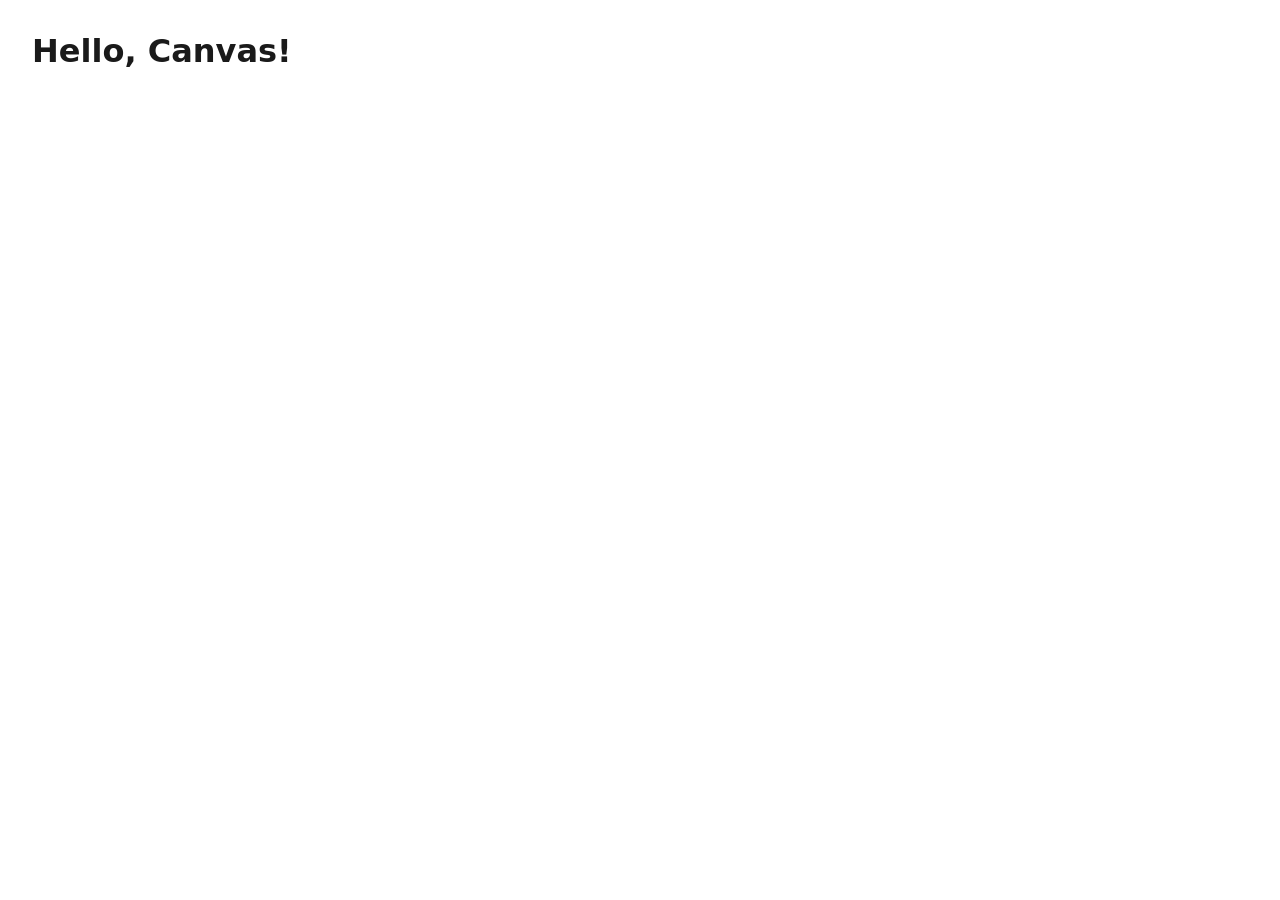
==== index.html @ f187e6ab "Initial project setup with CLAUDE.md" ====
<!DOCTYPE html>
<html lang="en">
  <head>
    <meta charset="UTF-8" />
    <meta name="viewport" content="width=device-width, initial-scale=1.0" />
    <title>Canvas</title>
    <link rel="stylesheet" href="styles/main.css" />
  </head>
  <body>
    <h1>Hello, Canvas!</h1>
    <script src="scripts/main.js"></script>
  </body>
</html>
---- styles/main.css ----
*, *::before, *::after {
  box-sizing: border-box;
}

body, h1, h2, h3, p, ul, ol {
  margin: 0;
  padding: 0;
}

:root {
  --color-bg: #ffffff;
  --color-text: #1a1a1a;
  --color-accent: #0066cc;
  --font-sans: system-ui, sans-serif;
  --font-mono: monospace;
  --space-sm: 0.5rem;
  --space-md: 1rem;
  --space-lg: 2rem;
}

body {
  font-family: var(--font-sans);
  background: var(--color-bg);
  color: var(--color-text);
  padding: var(--space-lg);
}
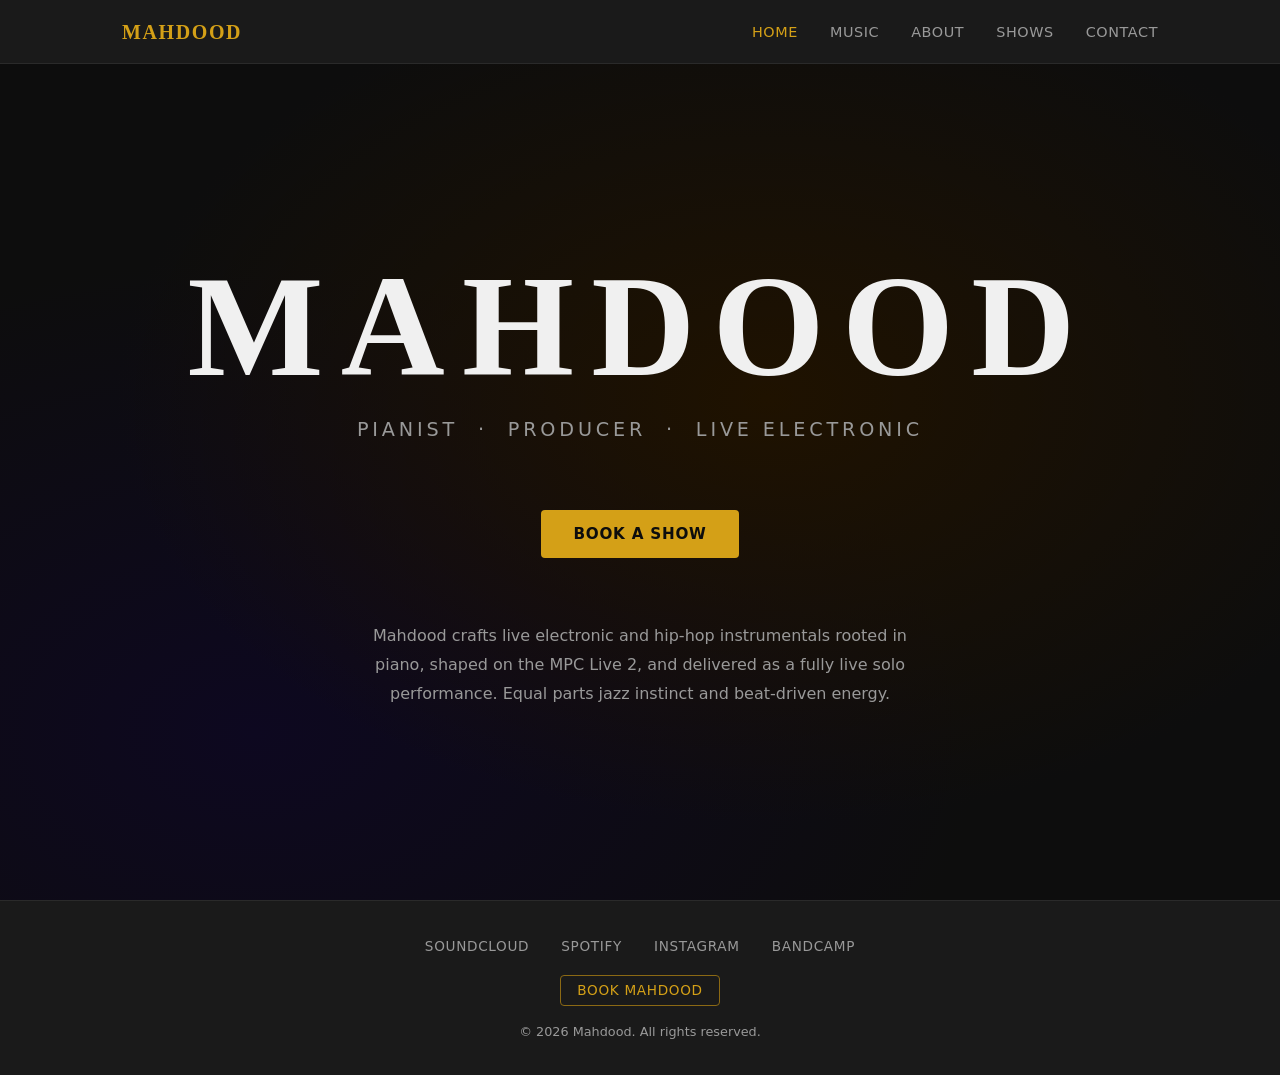
==== commit 0edef9ef: "feat: full site build - 5 pages, CSS design system, test script" ====
--- a/index.html
+++ b/index.html
@@ -3,11 +3,59 @@
   <head>
     <meta charset="UTF-8" />
     <meta name="viewport" content="width=device-width, initial-scale=1.0" />
-    <title>Canvas</title>
+    <title>Mahdood — Pianist · Producer · Live Electronic</title>
+    <meta name="description" content="Mahdood is a pianist and producer making live electronic and hip-hop instrumentals. Book a solo show." />
     <link rel="stylesheet" href="styles/main.css" />
   </head>
   <body>
-    <h1>Hello, Canvas!</h1>
+
+    <!-- Navigation -->
+    <nav class="site-nav">
+      <div class="nav-inner">
+        <a href="index.html" class="nav-logo">MAHDOOD</a>
+        <button class="nav-toggle" aria-label="Toggle menu" aria-expanded="false">
+          <span></span><span></span><span></span>
+        </button>
+        <ul class="nav-links">
+          <li><a href="index.html">Home</a></li>
+          <li><a href="music.html">Music</a></li>
+          <li><a href="about.html">About</a></li>
+          <li><a href="shows.html">Shows</a></li>
+          <li><a href="contact.html">Contact</a></li>
+        </ul>
+      </div>
+    </nav>
+
+    <!-- Hero -->
+    <main>
+      <section class="hero">
+        <h1 class="hero-name">MAHDOOD</h1>
+        <p class="hero-tagline">Pianist &nbsp;·&nbsp; Producer &nbsp;·&nbsp; Live Electronic</p>
+        <div class="hero-cta">
+          <a href="contact.html" class="btn btn-primary">Book a Show</a>
+        </div>
+        <p class="hero-blurb">
+          Mahdood crafts live electronic and hip-hop instrumentals rooted in piano,
+          shaped on the MPC Live 2, and delivered as a fully live solo performance.
+          Equal parts jazz instinct and beat-driven energy.
+        </p>
+      </section>
+    </main>
+
+    <!-- Footer -->
+    <footer class="site-footer">
+      <div class="footer-inner">
+        <ul class="footer-social">
+          <li><a href="#">SoundCloud</a></li>
+          <li><a href="#">Spotify</a></li>
+          <li><a href="#">Instagram</a></li>
+          <li><a href="#">Bandcamp</a></li>
+        </ul>
+        <a href="contact.html" class="footer-book">Book Mahdood</a>
+        <p class="footer-copy">&copy; 2026 Mahdood. All rights reserved.</p>
+      </div>
+    </footer>
+
     <script src="scripts/main.js"></script>
   </body>
 </html>
--- a/styles/main.css
+++ b/styles/main.css
@@ -2,25 +2,624 @@
   box-sizing: border-box;
 }
 
-body, h1, h2, h3, p, ul, ol {
+body, h1, h2, h3, h4, p, ul, ol {
   margin: 0;
   padding: 0;
 }
 
+/* ── Design Tokens ── */
 :root {
-  --color-bg: #ffffff;
-  --color-text: #1a1a1a;
-  --color-accent: #0066cc;
-  --font-sans: system-ui, sans-serif;
-  --font-mono: monospace;
-  --space-sm: 0.5rem;
-  --space-md: 1rem;
-  --space-lg: 2rem;
+  --color-bg:           #0d0d0d;
+  --color-surface:      #1a1a1a;
+  --color-text:         #f0f0f0;
+  --color-text-muted:   #999999;
+  --color-accent:       #d4a017;
+  --color-accent-muted: #8b6914;
+  --font-display:       Georgia, 'Times New Roman', serif;
+  --font-sans:          system-ui, -apple-system, sans-serif;
+  --space-xs:           0.25rem;
+  --space-sm:           0.5rem;
+  --space-md:           1rem;
+  --space-lg:           2rem;
+  --space-xl:           4rem;
+  --radius:             4px;
+  --nav-height:         64px;
+}
+
+/* ── Base ── */
+html {
+  scroll-behavior: smooth;
 }
 
 body {
   font-family: var(--font-sans);
   background: var(--color-bg);
   color: var(--color-text);
+  line-height: 1.6;
+  min-height: 100vh;
+  display: flex;
+  flex-direction: column;
+}
+
+a {
+  color: var(--color-accent);
+  text-decoration: none;
+}
+
+a:hover {
+  text-decoration: underline;
+}
+
+img {
+  max-width: 100%;
+  display: block;
+}
+
+/* ── Navigation ── */
+.site-nav {
+  position: sticky;
+  top: 0;
+  z-index: 100;
+  background: var(--color-surface);
+  border-bottom: 1px solid #2a2a2a;
+  height: var(--nav-height);
+  display: flex;
+  align-items: center;
+}
+
+.nav-inner {
+  width: 100%;
+  max-width: 1100px;
+  margin: 0 auto;
+  padding: 0 var(--space-lg);
+  display: flex;
+  align-items: center;
+  justify-content: space-between;
+}
+
+.nav-logo {
+  font-family: var(--font-display);
+  font-size: 1.25rem;
+  font-weight: bold;
+  color: var(--color-accent);
+  letter-spacing: 0.08em;
+  text-decoration: none;
+}
+
+.nav-logo:hover {
+  text-decoration: none;
+  color: var(--color-accent);
+  opacity: 0.85;
+}
+
+.nav-links {
+  display: flex;
+  gap: var(--space-lg);
+  list-style: none;
+}
+
+.nav-links a {
+  color: var(--color-text-muted);
+  font-size: 0.9rem;
+  letter-spacing: 0.04em;
+  text-transform: uppercase;
+  transition: color 0.2s;
+  text-decoration: none;
+}
+
+.nav-links a:hover,
+.nav-links a.active {
+  color: var(--color-accent);
+}
+
+/* Hamburger (mobile) */
+.nav-toggle {
+  display: none;
+  flex-direction: column;
+  gap: 5px;
+  cursor: pointer;
+  background: none;
+  border: none;
+  padding: var(--space-sm);
+}
+
+.nav-toggle span {
+  display: block;
+  width: 24px;
+  height: 2px;
+  background: var(--color-text);
+  transition: transform 0.3s, opacity 0.3s;
+}
+
+/* ── Footer ── */
+.site-footer {
+  background: var(--color-surface);
+  border-top: 1px solid #2a2a2a;
   padding: var(--space-lg);
-}
+  margin-top: auto;
+  text-align: center;
+}
+
+.footer-inner {
+  max-width: 1100px;
+  margin: 0 auto;
+  display: flex;
+  flex-direction: column;
+  align-items: center;
+  gap: var(--space-md);
+}
+
+.footer-social {
+  display: flex;
+  gap: var(--space-lg);
+  list-style: none;
+}
+
+.footer-social a {
+  color: var(--color-text-muted);
+  font-size: 0.85rem;
+  text-transform: uppercase;
+  letter-spacing: 0.05em;
+  transition: color 0.2s;
+  text-decoration: none;
+}
+
+.footer-social a:hover {
+  color: var(--color-accent);
+}
+
+.footer-book {
+  display: inline-block;
+  color: var(--color-accent);
+  border: 1px solid var(--color-accent-muted);
+  padding: var(--space-xs) var(--space-md);
+  border-radius: var(--radius);
+  font-size: 0.85rem;
+  letter-spacing: 0.05em;
+  text-transform: uppercase;
+  transition: background 0.2s;
+  text-decoration: none;
+}
+
+.footer-book:hover {
+  background: var(--color-accent);
+  color: #0d0d0d;
+  text-decoration: none;
+}
+
+.footer-copy {
+  color: var(--color-text-muted);
+  font-size: 0.8rem;
+}
+
+/* ── Page wrapper ── */
+main {
+  flex: 1;
+}
+
+/* ── Container ── */
+.container {
+  max-width: 1100px;
+  margin: 0 auto;
+  padding: 0 var(--space-lg);
+}
+
+/* ── Buttons ── */
+.btn {
+  display: inline-block;
+  padding: 0.75rem 2rem;
+  border-radius: var(--radius);
+  font-size: 0.95rem;
+  font-weight: 600;
+  letter-spacing: 0.05em;
+  text-transform: uppercase;
+  cursor: pointer;
+  transition: background 0.2s, color 0.2s;
+  text-decoration: none;
+  border: none;
+}
+
+.btn-primary {
+  background: var(--color-accent);
+  color: #0d0d0d;
+}
+
+.btn-primary:hover {
+  background: #e8b520;
+  text-decoration: none;
+  color: #0d0d0d;
+}
+
+.btn-outline {
+  background: transparent;
+  border: 1px solid var(--color-accent);
+  color: var(--color-accent);
+}
+
+.btn-outline:hover {
+  background: var(--color-accent);
+  color: #0d0d0d;
+  text-decoration: none;
+}
+
+/* ── Section headings ── */
+.section-label {
+  font-size: 0.75rem;
+  letter-spacing: 0.15em;
+  text-transform: uppercase;
+  color: var(--color-accent-muted);
+  margin-bottom: var(--space-sm);
+}
+
+.section-title {
+  font-family: var(--font-display);
+  font-size: clamp(1.75rem, 4vw, 2.5rem);
+  color: var(--color-text);
+  margin-bottom: var(--space-md);
+}
+
+/* ── Hero (index.html) ── */
+.hero {
+  min-height: calc(100vh - var(--nav-height));
+  display: flex;
+  flex-direction: column;
+  align-items: center;
+  justify-content: center;
+  text-align: center;
+  padding: var(--space-xl) var(--space-lg);
+  background:
+    radial-gradient(ellipse at 60% 40%, #1f1200 0%, transparent 60%),
+    radial-gradient(ellipse at 20% 80%, #0d0820 0%, transparent 50%),
+    var(--color-bg);
+}
+
+.hero-name {
+  font-family: var(--font-display);
+  font-size: clamp(3.5rem, 12vw, 9rem);
+  letter-spacing: 0.12em;
+  color: var(--color-text);
+  line-height: 1;
+  margin-bottom: var(--space-md);
+}
+
+.hero-tagline {
+  font-size: clamp(0.95rem, 2.5vw, 1.2rem);
+  color: var(--color-text-muted);
+  letter-spacing: 0.2em;
+  text-transform: uppercase;
+  margin-bottom: var(--space-xl);
+}
+
+.hero-cta {
+  margin-bottom: var(--space-xl);
+}
+
+.hero-blurb {
+  max-width: 560px;
+  color: var(--color-text-muted);
+  font-size: 1rem;
+  line-height: 1.8;
+}
+
+/* ── Page hero (inner pages) ── */
+.page-hero {
+  padding: var(--space-xl) var(--space-lg) var(--space-lg);
+  background:
+    radial-gradient(ellipse at 70% 30%, #1f1200 0%, transparent 60%),
+    var(--color-bg);
+  text-align: center;
+}
+
+.page-hero .section-label {
+  margin-bottom: var(--space-sm);
+}
+
+.page-title {
+  font-family: var(--font-display);
+  font-size: clamp(2rem, 6vw, 4rem);
+  letter-spacing: 0.08em;
+  color: var(--color-text);
+}
+
+/* ── Music page ── */
+.music-section {
+  padding: var(--space-xl) 0;
+}
+
+.music-section + .music-section {
+  border-top: 1px solid #2a2a2a;
+}
+
+.track-grid {
+  display: grid;
+  grid-template-columns: repeat(auto-fit, minmax(300px, 1fr));
+  gap: var(--space-lg);
+  margin-top: var(--space-lg);
+}
+
+.track-embed {
+  background: var(--color-surface);
+  border-radius: var(--radius);
+  overflow: hidden;
+}
+
+.track-embed iframe {
+  display: block;
+  width: 100%;
+}
+
+.platform-links {
+  margin-top: var(--space-lg);
+  display: flex;
+  gap: var(--space-md);
+  flex-wrap: wrap;
+}
+
+/* ── About page ── */
+.about-grid {
+  display: grid;
+  grid-template-columns: 1fr 1fr;
+  gap: var(--space-xl);
+  align-items: start;
+  padding: var(--space-xl) 0;
+}
+
+.about-bio p + p {
+  margin-top: var(--space-md);
+}
+
+.about-bio p {
+  color: var(--color-text-muted);
+  line-height: 1.8;
+}
+
+.gear-card {
+  background: var(--color-surface);
+  border: 1px solid #2a2a2a;
+  border-radius: var(--radius);
+  padding: var(--space-lg);
+}
+
+.gear-card h3 {
+  font-family: var(--font-display);
+  color: var(--color-accent);
+  margin-bottom: var(--space-md);
+}
+
+.gear-list {
+  list-style: none;
+  display: flex;
+  flex-direction: column;
+  gap: var(--space-sm);
+}
+
+.gear-list li {
+  color: var(--color-text-muted);
+  padding-left: var(--space-md);
+  position: relative;
+}
+
+.gear-list li::before {
+  content: '—';
+  position: absolute;
+  left: 0;
+  color: var(--color-accent-muted);
+}
+
+.photo-placeholder {
+  background: var(--color-surface);
+  border: 1px dashed #333;
+  border-radius: var(--radius);
+  height: 300px;
+  display: flex;
+  align-items: center;
+  justify-content: center;
+  color: var(--color-text-muted);
+  font-size: 0.85rem;
+  letter-spacing: 0.05em;
+}
+
+.live-section {
+  padding: var(--space-xl) 0;
+  border-top: 1px solid #2a2a2a;
+}
+
+.live-section p {
+  color: var(--color-text-muted);
+  max-width: 680px;
+  line-height: 1.8;
+}
+
+/* ── Shows page ── */
+.shows-section {
+  padding: var(--space-xl) 0;
+}
+
+.shows-section + .shows-section {
+  border-top: 1px solid #2a2a2a;
+}
+
+.show-list {
+  list-style: none;
+  display: flex;
+  flex-direction: column;
+  gap: var(--space-md);
+  margin-top: var(--space-lg);
+}
+
+.show-item {
+  background: var(--color-surface);
+  border: 1px solid #2a2a2a;
+  border-radius: var(--radius);
+  padding: var(--space-md) var(--space-lg);
+  display: grid;
+  grid-template-columns: 120px 1fr auto;
+  gap: var(--space-md);
+  align-items: center;
+}
+
+.show-date {
+  font-family: var(--font-display);
+  color: var(--color-accent);
+  font-size: 0.9rem;
+}
+
+.show-details h3 {
+  font-size: 1rem;
+  margin-bottom: var(--space-xs);
+}
+
+.show-details p {
+  color: var(--color-text-muted);
+  font-size: 0.85rem;
+}
+
+.show-item .btn {
+  font-size: 0.8rem;
+  padding: 0.4rem 1rem;
+  white-space: nowrap;
+}
+
+.shows-cta {
+  background: var(--color-surface);
+  border: 1px solid var(--color-accent-muted);
+  border-radius: var(--radius);
+  padding: var(--space-xl);
+  text-align: center;
+  margin: var(--space-xl) 0;
+}
+
+.shows-cta p {
+  color: var(--color-text-muted);
+  margin-bottom: var(--space-lg);
+}
+
+/* ── Contact page ── */
+.contact-grid {
+  display: grid;
+  grid-template-columns: 1fr 1.5fr;
+  gap: var(--space-xl);
+  padding: var(--space-xl) 0;
+}
+
+.contact-intro h2 {
+  font-family: var(--font-display);
+  font-size: clamp(1.5rem, 4vw, 2.5rem);
+  color: var(--color-accent);
+  margin-bottom: var(--space-md);
+}
+
+.contact-intro p {
+  color: var(--color-text-muted);
+  line-height: 1.8;
+  margin-bottom: var(--space-lg);
+}
+
+.contact-social {
+  list-style: none;
+  display: flex;
+  flex-direction: column;
+  gap: var(--space-sm);
+}
+
+.contact-social a {
+  color: var(--color-text-muted);
+  font-size: 0.9rem;
+  transition: color 0.2s;
+  text-decoration: none;
+}
+
+.contact-social a:hover {
+  color: var(--color-accent);
+}
+
+/* Contact form */
+.contact-form {
+  display: flex;
+  flex-direction: column;
+  gap: var(--space-md);
+}
+
+.form-group {
+  display: flex;
+  flex-direction: column;
+  gap: var(--space-xs);
+}
+
+.form-group label {
+  font-size: 0.8rem;
+  letter-spacing: 0.08em;
+  text-transform: uppercase;
+  color: var(--color-text-muted);
+}
+
+.form-group input,
+.form-group select,
+.form-group textarea {
+  background: var(--color-surface);
+  border: 1px solid #333;
+  border-radius: var(--radius);
+  color: var(--color-text);
+  font-family: var(--font-sans);
+  font-size: 1rem;
+  padding: 0.65rem var(--space-md);
+  transition: border-color 0.2s;
+  width: 100%;
+}
+
+.form-group input:focus,
+.form-group select,
+.form-group textarea:focus {
+  outline: none;
+  border-color: var(--color-accent);
+}
+
+.form-group select option {
+  background: var(--color-surface);
+}
+
+.form-group textarea {
+  min-height: 140px;
+  resize: vertical;
+}
+
+/* ── Responsive ── */
+@media (max-width: 768px) {
+  .nav-links {
+    display: none;
+    position: absolute;
+    top: var(--nav-height);
+    left: 0;
+    right: 0;
+    background: var(--color-surface);
+    flex-direction: column;
+    padding: var(--space-md) var(--space-lg);
+    gap: var(--space-md);
+    border-bottom: 1px solid #2a2a2a;
+  }
+
+  .nav-links.open {
+    display: flex;
+  }
+
+  .nav-toggle {
+    display: flex;
+  }
+
+  .about-grid,
+  .contact-grid {
+    grid-template-columns: 1fr;
+  }
+
+  .show-item {
+    grid-template-columns: 1fr;
+  }
+
+  .show-item .btn {
+    width: fit-content;
+  }
+
+  .track-grid {
+    grid-template-columns: 1fr;
+  }
+}
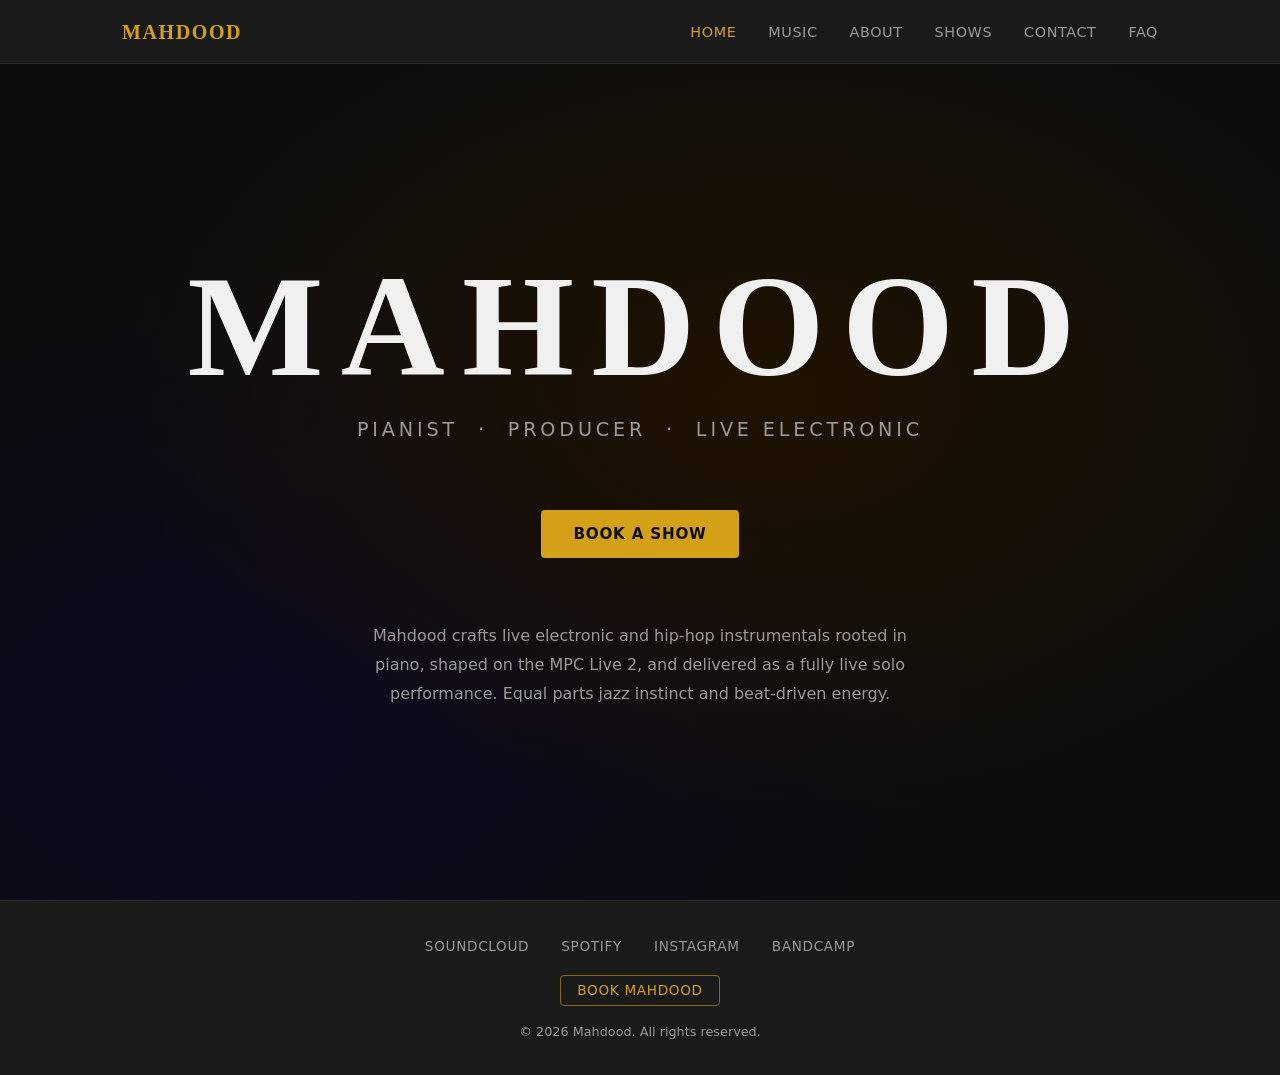
==== commit 8e1173aa: "chore: commit accumulated work from modules 3-5 - Add .claude/rules/, skills/, hooks/, and settings." ====
--- a/index.html
+++ b/index.html
@@ -22,6 +22,7 @@
           <li><a href="about.html">About</a></li>
           <li><a href="shows.html">Shows</a></li>
           <li><a href="contact.html">Contact</a></li>
+          <li><a href="faq.html">FAQ</a></li>
         </ul>
       </div>
     </nav>
--- a/styles/main.css
+++ b/styles/main.css
@@ -583,6 +583,338 @@
   resize: vertical;
 }
 
+/* ── Blog page ── */
+.blog-listing {
+  padding: var(--space-xl) 0;
+}
+
+.blog-grid {
+  list-style: none;
+  display: grid;
+  grid-template-columns: 1fr;
+  gap: var(--space-lg);
+}
+
+.post-card {
+  background: var(--color-surface);
+  border: 1px solid #2a2a2a;
+  border-radius: var(--radius);
+  padding: var(--space-lg);
+  display: flex;
+  flex-direction: column;
+  gap: var(--space-md);
+  transition: border-color 0.2s;
+}
+
+.post-card:hover {
+  border-color: var(--color-accent-muted);
+}
+
+.post-card__header {
+  display: flex;
+  flex-direction: column;
+  gap: var(--space-xs);
+}
+
+.post-card__date {
+  font-size: 0.75rem;
+  letter-spacing: 0.1em;
+  text-transform: uppercase;
+  color: var(--color-accent-muted);
+}
+
+.post-card__title {
+  font-family: var(--font-display);
+  font-size: clamp(1.1rem, 2.5vw, 1.4rem);
+  line-height: 1.3;
+}
+
+.post-card__title a {
+  color: var(--color-text);
+  text-decoration: none;
+  transition: color 0.2s;
+}
+
+.post-card__title a:hover {
+  color: var(--color-accent);
+  text-decoration: none;
+}
+
+.post-card__title a:focus {
+  outline: 2px solid var(--color-accent);
+  outline-offset: 2px;
+  border-radius: 2px;
+}
+
+.post-card__excerpt {
+  color: var(--color-text-muted);
+  font-size: 0.95rem;
+  line-height: 1.7;
+}
+
+.post-card__tags {
+  list-style: none;
+  display: flex;
+  flex-wrap: wrap;
+  gap: var(--space-sm);
+  margin-top: auto;
+}
+
+.post-card__tag {
+  font-size: 0.75rem;
+  letter-spacing: 0.06em;
+  text-transform: uppercase;
+  color: var(--color-text-muted);
+  background: var(--color-bg);
+  border: 1px solid #333;
+  border-radius: var(--radius);
+  padding: var(--space-xs) var(--space-sm);
+}
+
+@media (min-width: 768px) {
+  .blog-grid {
+    grid-template-columns: repeat(2, 1fr);
+  }
+}
+
+@media (min-width: 1100px) {
+  .blog-grid {
+    grid-template-columns: repeat(3, 1fr);
+  }
+}
+
+/* ── Card ── */
+.card {
+  background: var(--color-surface);
+  border: 1px solid #2a2a2a;
+  border-radius: var(--radius);
+  padding: var(--space-lg);
+  display: flex;
+  flex-direction: column;
+  gap: var(--space-md);
+  transition: border-color 0.2s;
+}
+
+.card__label {
+  font-size: 0.75rem;
+  letter-spacing: 0.1em;
+  text-transform: uppercase;
+  color: var(--color-accent-muted);
+}
+
+.card__title {
+  font-family: var(--font-display);
+  font-size: clamp(1.1rem, 2.5vw, 1.4rem);
+  color: var(--color-text);
+  line-height: 1.3;
+}
+
+.card__body {
+  color: var(--color-text-muted);
+  font-size: 0.95rem;
+  line-height: 1.7;
+}
+
+.card__footer {
+  margin-top: auto;
+  padding-top: var(--space-md);
+  border-top: 1px solid #2a2a2a;
+  display: flex;
+  align-items: center;
+  gap: var(--space-md);
+}
+
+/* Modifier: clickable card with a wrapping link */
+.card--link {
+  cursor: pointer;
+  text-decoration: none;
+  color: inherit;
+}
+
+.card--link:hover {
+  border-color: var(--color-accent-muted);
+  text-decoration: none;
+}
+
+.card--link:focus {
+  outline: 2px solid var(--color-accent);
+  outline-offset: 2px;
+}
+
+/* Modifier: accent border callout */
+.card--accent {
+  border-color: var(--color-accent-muted);
+}
+
+/* ── Hero (BEM) ── */
+/* Base .hero block styles live above under "Hero (index.html)".  */
+/* These rules add BEM __element classes and --modifier variants.  */
+
+.hero__label {
+  font-size: 0.75rem;
+  letter-spacing: 0.15em;
+  text-transform: uppercase;
+  color: var(--color-accent-muted);
+  margin-bottom: var(--space-sm);
+}
+
+.hero__name {
+  font-family: var(--font-display);
+  font-size: clamp(3.5rem, 12vw, 9rem);
+  letter-spacing: 0.12em;
+  color: var(--color-text);
+  line-height: 1;
+  margin-bottom: var(--space-md);
+}
+
+.hero__tagline {
+  font-size: clamp(0.95rem, 2.5vw, 1.2rem);
+  color: var(--color-text-muted);
+  letter-spacing: 0.2em;
+  text-transform: uppercase;
+  margin-bottom: var(--space-xl);
+}
+
+.hero__cta {
+  display: flex;
+  flex-wrap: wrap;
+  gap: var(--space-md);
+  justify-content: center;
+  margin-bottom: var(--space-xl);
+}
+
+.hero__cta .btn:focus {
+  outline: 2px solid var(--color-accent);
+  outline-offset: 3px;
+}
+
+.hero__body {
+  max-width: 560px;
+  color: var(--color-text-muted);
+  font-size: 1rem;
+  line-height: 1.8;
+}
+
+/* Modifier: compact — for section heroes that don't need full-viewport height */
+.hero--compact {
+  min-height: 0;
+  padding: var(--space-xl) var(--space-lg) var(--space-lg);
+}
+
+/* Modifier: split — two-column layout (text left, visual right) */
+.hero--split {
+  flex-direction: row;
+  text-align: left;
+  align-items: center;
+  gap: var(--space-xl);
+}
+
+.hero--split .hero__content {
+  flex: 1;
+}
+
+.hero--split .hero__media {
+  flex: 1;
+  display: flex;
+  justify-content: center;
+  align-items: center;
+}
+
+.hero--split .hero__cta {
+  justify-content: flex-start;
+}
+
+@media (max-width: 768px) {
+  .hero--split {
+    flex-direction: column;
+    text-align: center;
+  }
+
+  .hero--split .hero__cta {
+    justify-content: center;
+  }
+}
+
+/* ── FAQ page ── */
+.faq-content {
+  padding: var(--space-xl) 0;
+  display: flex;
+  flex-direction: column;
+  gap: var(--space-xl);
+}
+
+.faq-group__title {
+  font-family: var(--font-display);
+  font-size: clamp(1rem, 2.5vw, 1.3rem);
+  color: var(--color-accent);
+  letter-spacing: 0.05em;
+  margin-bottom: var(--space-md);
+  padding-bottom: var(--space-sm);
+  border-bottom: 1px solid var(--color-accent-muted);
+}
+
+.faq-item {
+  background: var(--color-surface);
+  border: 1px solid #2a2a2a;
+  border-radius: var(--radius);
+  transition: border-color 0.2s;
+}
+
+.faq-item[open] {
+  border-color: var(--color-accent-muted);
+}
+
+.faq-item__question {
+  list-style: none;
+  padding: var(--space-md) var(--space-lg);
+  cursor: pointer;
+  font-size: 1rem;
+  color: var(--color-text);
+  display: flex;
+  justify-content: space-between;
+  align-items: center;
+  gap: var(--space-md);
+  user-select: none;
+}
+
+.faq-item__question::-webkit-details-marker {
+  display: none;
+}
+
+.faq-item__question::after {
+  content: '+';
+  font-size: 1.2rem;
+  color: var(--color-accent);
+  flex-shrink: 0;
+  transition: transform 0.2s;
+}
+
+.faq-item[open] .faq-item__question::after {
+  transform: rotate(45deg);
+}
+
+.faq-item__question:focus {
+  outline: 2px solid var(--color-accent);
+  outline-offset: -2px;
+  border-radius: var(--radius);
+}
+
+.faq-item__answer {
+  padding: 0 var(--space-lg) var(--space-md);
+  color: var(--color-text-muted);
+  line-height: 1.8;
+  font-size: 0.95rem;
+}
+
+.faq-item__answer a {
+  color: var(--color-accent);
+  text-decoration: none;
+}
+
+.faq-item__answer a:hover {
+  text-decoration: underline;
+}
+
 /* ── Responsive ── */
 @media (max-width: 768px) {
   .nav-links {
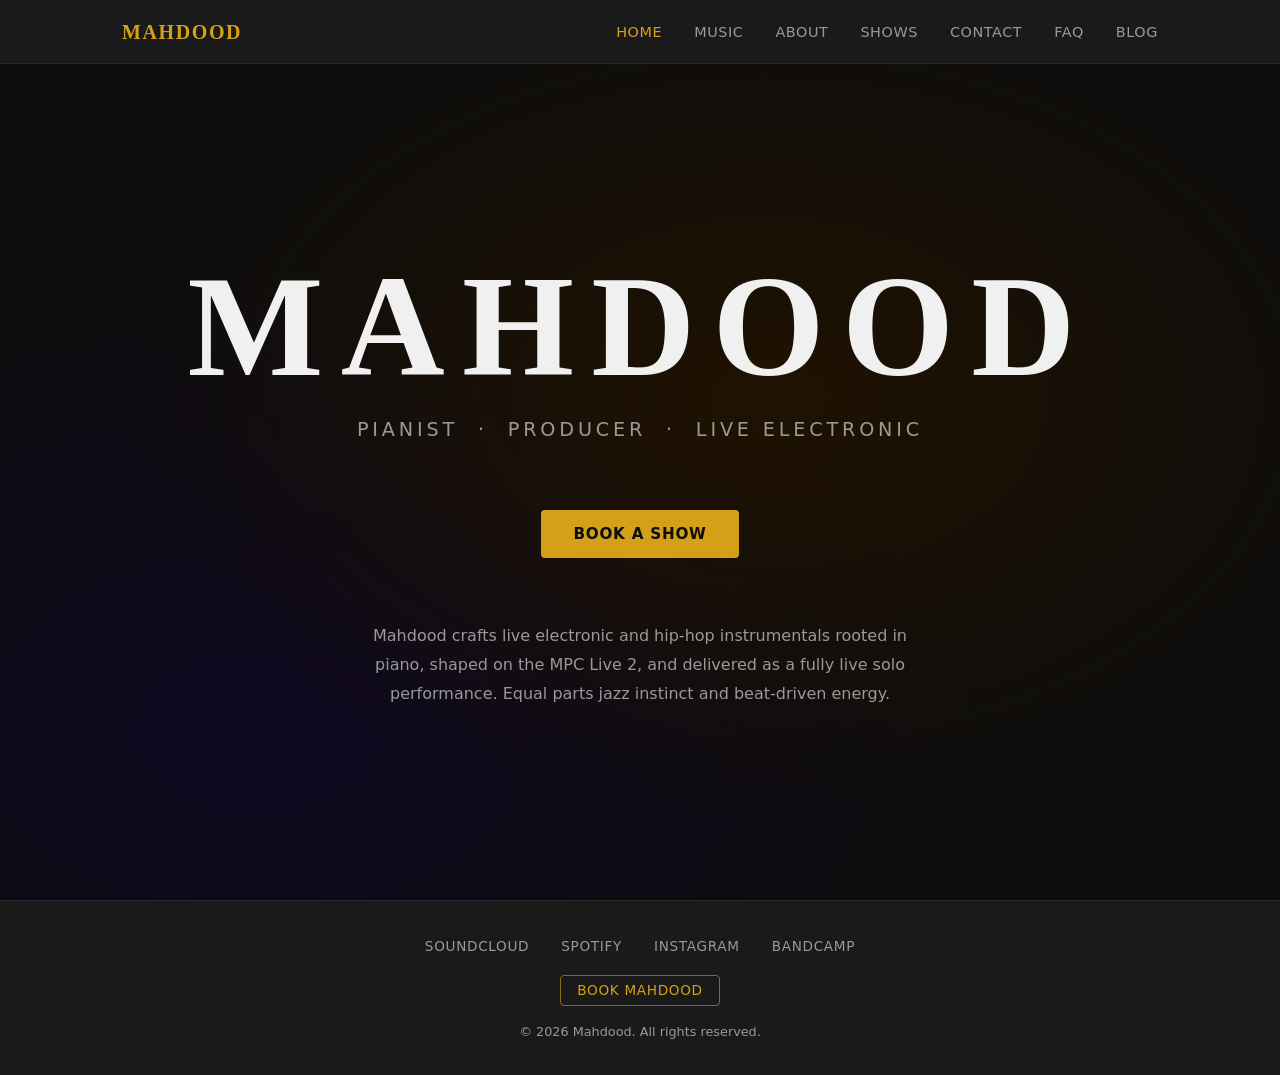
==== commit 3af99cd5: "feat: complete all modules — agents, hooks, skills, eval suite, and final HTML Adds coordinator agen" ====
--- a/index.html
+++ b/index.html
@@ -3,7 +3,7 @@
   <head>
     <meta charset="UTF-8" />
     <meta name="viewport" content="width=device-width, initial-scale=1.0" />
-    <title>Mahdood — Pianist · Producer · Live Electronic</title>
+    <title>Home — Mahdood</title>
     <meta name="description" content="Mahdood is a pianist and producer making live electronic and hip-hop instrumentals. Book a solo show." />
     <link rel="stylesheet" href="styles/main.css" />
   </head>
@@ -23,6 +23,7 @@
           <li><a href="shows.html">Shows</a></li>
           <li><a href="contact.html">Contact</a></li>
           <li><a href="faq.html">FAQ</a></li>
+          <li><a href="blog.html">Blog</a></li>
         </ul>
       </div>
     </nav>
--- a/styles/main.css
+++ b/styles/main.css
@@ -22,6 +22,7 @@
   --space-md:           1rem;
   --space-lg:           2rem;
   --space-xl:           4rem;
+  --color-border:       #2a2a2a;
   --radius:             4px;
   --nav-height:         64px;
 }
@@ -48,6 +49,11 @@
 
 a:hover {
   text-decoration: underline;
+}
+
+a:focus-visible {
+  outline: 2px solid var(--color-accent);
+  outline-offset: 2px;
 }
 
 img {
@@ -92,6 +98,11 @@
   opacity: 0.85;
 }
 
+.nav-logo:focus-visible {
+  outline: 2px solid var(--color-accent);
+  outline-offset: 2px;
+}
+
 .nav-links {
   display: flex;
   gap: var(--space-lg);
@@ -110,6 +121,11 @@
 .nav-links a:hover,
 .nav-links a.active {
   color: var(--color-accent);
+}
+
+.nav-links a:focus-visible {
+  outline: 2px solid var(--color-accent);
+  outline-offset: 2px;
 }
 
 /* Hamburger (mobile) */
@@ -131,6 +147,15 @@
   transition: transform 0.3s, opacity 0.3s;
 }
 
+.nav-toggle:hover {
+  opacity: 0.8;
+}
+
+.nav-toggle:focus-visible {
+  outline: 2px solid var(--color-accent);
+  outline-offset: 2px;
+}
+
 /* ── Footer ── */
 .site-footer {
   background: var(--color-surface);
@@ -168,6 +193,11 @@
   color: var(--color-accent);
 }
 
+.footer-social a:focus-visible {
+  outline: 2px solid var(--color-accent);
+  outline-offset: 2px;
+}
+
 .footer-book {
   display: inline-block;
   color: var(--color-accent);
@@ -185,6 +215,11 @@
   background: var(--color-accent);
   color: #0d0d0d;
   text-decoration: none;
+}
+
+.footer-book:focus-visible {
+  outline: 2px solid var(--color-accent);
+  outline-offset: 2px;
 }
 
 .footer-copy {
@@ -230,6 +265,11 @@
   color: #0d0d0d;
 }
 
+.btn-primary:focus-visible {
+  outline: 2px solid var(--color-text);
+  outline-offset: 2px;
+}
+
 .btn-outline {
   background: transparent;
   border: 1px solid var(--color-accent);
@@ -240,6 +280,11 @@
   background: var(--color-accent);
   color: #0d0d0d;
   text-decoration: none;
+}
+
+.btn-outline:focus-visible {
+  outline: 2px solid var(--color-accent);
+  outline-offset: 2px;
 }
 
 /* ── Section headings ── */
@@ -533,6 +578,15 @@
   color: var(--color-accent);
 }
 
+.contact-social a:focus-visible {
+  outline: 2px solid var(--color-accent);
+  outline-offset: 2px;
+}
+
+.contact-social-label {
+  margin-bottom: var(--space-sm);
+}
+
 /* Contact form */
 .contact-form {
   display: flex;
@@ -557,7 +611,7 @@
 .form-group select,
 .form-group textarea {
   background: var(--color-surface);
-  border: 1px solid #333;
+  border: 1px solid var(--color-border);
   border-radius: var(--radius);
   color: var(--color-text);
   font-family: var(--font-sans);
@@ -567,10 +621,11 @@
   width: 100%;
 }
 
-.form-group input:focus,
-.form-group select,
-.form-group textarea:focus {
-  outline: none;
+.form-group input:focus-visible,
+.form-group select:focus-visible,
+.form-group textarea:focus-visible {
+  outline: 2px solid var(--color-accent);
+  outline-offset: 2px;
   border-color: var(--color-accent);
 }
 
@@ -581,6 +636,45 @@
 .form-group textarea {
   min-height: 140px;
   resize: vertical;
+}
+
+/* Invalid field state */
+.form-group input.is-invalid,
+.form-group select.is-invalid,
+.form-group textarea.is-invalid {
+  border-color: #c0392b;
+}
+
+.form-group__error {
+  font-size: 0.75rem;
+  color: #c0392b;
+  margin-top: var(--space-xs);
+}
+
+/* Form feedback banners */
+.form-success,
+.form-error {
+  display: none;
+  padding: var(--space-md) var(--space-lg);
+  border-radius: var(--radius);
+  margin-top: var(--space-md);
+}
+
+.form-success {
+  background: rgba(212, 160, 23, 0.1);
+  border: 1px solid var(--color-accent-muted);
+  color: var(--color-text);
+}
+
+.form-error {
+  background: rgba(192, 57, 43, 0.1);
+  border: 1px solid #c0392b;
+  color: var(--color-text);
+}
+
+.form-success.is-visible,
+.form-error.is-visible {
+  display: block;
 }
 
 /* ── Blog page ── */
@@ -666,7 +760,7 @@
   text-transform: uppercase;
   color: var(--color-text-muted);
   background: var(--color-bg);
-  border: 1px solid #333;
+  border: 1px solid var(--color-border);
   border-radius: var(--radius);
   padding: var(--space-xs) var(--space-sm);
 }
@@ -913,6 +1007,11 @@
 
 .faq-item__answer a:hover {
   text-decoration: underline;
+}
+
+.faq-item__answer a:focus-visible {
+  outline: 2px solid var(--color-accent);
+  outline-offset: 2px;
 }
 
 /* ── Responsive ── */
@@ -955,3 +1054,286 @@
     grid-template-columns: 1fr;
   }
 }
+
+/* ── Tag filter bar ── */
+.tag-filter-section {
+  padding: var(--space-md) 0 0;
+}
+
+.tag-filter {
+  display: flex;
+  flex-wrap: wrap;
+  gap: var(--space-sm);
+}
+
+.tag-filter__btn {
+  font-family: var(--font-sans);
+  font-size: 0.75rem;
+  letter-spacing: 0.08em;
+  text-transform: uppercase;
+  color: var(--color-text-muted);
+  background: transparent;
+  border: 1px solid #2a2a2a;
+  border-radius: var(--radius);
+  padding: var(--space-xs) var(--space-sm);
+  cursor: pointer;
+  transition: color 0.2s, border-color 0.2s, background 0.2s;
+}
+
+.tag-filter__btn:hover {
+  color: var(--color-text);
+  border-color: var(--color-accent-muted);
+}
+
+.tag-filter__btn--active {
+  color: var(--color-bg);
+  background: var(--color-accent);
+  border-color: var(--color-accent);
+}
+
+.tag-filter__btn:focus {
+  outline: 2px solid var(--color-accent);
+  outline-offset: 2px;
+}
+
+/* ── Blog empty / error state ── */
+.blog-empty,
+.blog-error {
+  color: var(--color-text-muted);
+  font-size: 0.95rem;
+  padding: var(--space-lg) 0;
+}
+
+/* ── Single post page ── */
+.post-page {
+  padding: var(--space-xl) 0;
+}
+
+.post-page__back {
+  display: inline-block;
+  font-size: 0.8rem;
+  letter-spacing: 0.08em;
+  text-transform: uppercase;
+  color: var(--color-accent-muted);
+  text-decoration: none;
+  margin-bottom: var(--space-lg);
+  transition: color 0.2s;
+}
+
+.post-page__back:hover {
+  color: var(--color-accent);
+}
+
+.post-page__back:focus {
+  outline: 2px solid var(--color-accent);
+  outline-offset: 2px;
+  border-radius: 2px;
+}
+
+.post-page__header {
+  margin-bottom: var(--space-xl);
+  padding-bottom: var(--space-lg);
+  border-bottom: 1px solid #2a2a2a;
+}
+
+.post-page__date {
+  display: block;
+  font-size: 0.75rem;
+  letter-spacing: 0.1em;
+  text-transform: uppercase;
+  color: var(--color-accent-muted);
+  margin-bottom: var(--space-sm);
+}
+
+.post-page__title {
+  font-family: var(--font-display);
+  font-size: clamp(1.8rem, 5vw, 3rem);
+  line-height: 1.2;
+  color: var(--color-text);
+  margin-bottom: var(--space-md);
+}
+
+.post-page__tags {
+  list-style: none;
+  display: flex;
+  flex-wrap: wrap;
+  gap: var(--space-sm);
+}
+
+.post-page__tag {
+  font-size: 0.75rem;
+  letter-spacing: 0.06em;
+  text-transform: uppercase;
+  color: var(--color-text-muted);
+  background: var(--color-bg);
+  border: 1px solid #2a2a2a;
+  border-radius: var(--radius);
+  padding: var(--space-xs) var(--space-sm);
+  text-decoration: none;
+  transition: color 0.2s, border-color 0.2s;
+}
+
+.post-page__tag:hover {
+  color: var(--color-accent);
+  border-color: var(--color-accent-muted);
+}
+
+.post-page__tag:focus {
+  outline: 2px solid var(--color-accent);
+  outline-offset: 2px;
+}
+
+/* ── Post prose content ── */
+.post-page__content {
+  max-width: 680px;
+  color: var(--color-text);
+  font-size: 1.05rem;
+  line-height: 1.85;
+}
+
+.post-page__content h2 {
+  font-family: var(--font-display);
+  font-size: clamp(1.2rem, 3vw, 1.6rem);
+  color: var(--color-text);
+  margin: var(--space-xl) 0 var(--space-md);
+  padding-bottom: var(--space-sm);
+  border-bottom: 1px solid #2a2a2a;
+}
+
+.post-page__content h3 {
+  font-family: var(--font-display);
+  font-size: clamp(1rem, 2.5vw, 1.25rem);
+  color: var(--color-accent);
+  margin: var(--space-lg) 0 var(--space-sm);
+}
+
+.post-page__content p {
+  margin-bottom: var(--space-md);
+}
+
+.post-page__content ul,
+.post-page__content ol {
+  padding-left: var(--space-lg);
+  margin-bottom: var(--space-md);
+}
+
+.post-page__content li {
+  margin-bottom: var(--space-sm);
+}
+
+.post-page__content blockquote {
+  border-left: 3px solid var(--color-accent);
+  margin: var(--space-lg) 0;
+  padding: var(--space-sm) var(--space-lg);
+  background: var(--color-surface);
+  border-radius: 0 var(--radius) var(--radius) 0;
+}
+
+.post-page__content blockquote p {
+  color: var(--color-text-muted);
+  font-style: italic;
+  margin-bottom: 0;
+}
+
+.post-page__content code {
+  font-size: 0.88em;
+  background: var(--color-surface);
+  border: 1px solid #2a2a2a;
+  border-radius: 3px;
+  padding: 0.1em 0.35em;
+  color: var(--color-accent);
+}
+
+.post-page__content pre {
+  background: var(--color-surface);
+  border: 1px solid #2a2a2a;
+  border-radius: var(--radius);
+  padding: var(--space-md);
+  overflow-x: auto;
+  margin-bottom: var(--space-md);
+}
+
+.post-page__content pre code {
+  background: none;
+  border: none;
+  padding: 0;
+  color: var(--color-text);
+  font-size: 0.9rem;
+}
+
+.post-page__content hr {
+  border: none;
+  border-top: 1px solid #2a2a2a;
+  margin: var(--space-xl) 0;
+}
+
+.post-page__content a {
+  color: var(--color-accent);
+  text-decoration: none;
+}
+
+.post-page__content a:hover {
+  text-decoration: underline;
+}
+
+.post-page__content a:focus {
+  outline: 2px solid var(--color-accent);
+  outline-offset: 2px;
+  border-radius: 2px;
+}
+
+.post-page__content strong {
+  color: var(--color-text);
+  font-weight: 700;
+}
+
+/* ── Prev / Next navigation ── */
+.post-nav {
+  display: flex;
+  justify-content: space-between;
+  gap: var(--space-md);
+  margin-top: var(--space-xl);
+  padding-top: var(--space-lg);
+  border-top: 1px solid #2a2a2a;
+  max-width: 680px;
+}
+
+.post-nav__prev,
+.post-nav__next {
+  display: flex;
+  flex-direction: column;
+  gap: var(--space-xs);
+  text-decoration: none;
+  max-width: 45%;
+}
+
+.post-nav__next {
+  margin-left: auto;
+  text-align: right;
+}
+
+.post-nav__direction {
+  font-size: 0.72rem;
+  letter-spacing: 0.1em;
+  text-transform: uppercase;
+  color: var(--color-accent-muted);
+}
+
+.post-nav__label {
+  font-size: 0.9rem;
+  color: var(--color-text-muted);
+  line-height: 1.4;
+  transition: color 0.2s;
+}
+
+.post-nav__prev:hover .post-nav__label,
+.post-nav__next:hover .post-nav__label {
+  color: var(--color-accent);
+}
+
+.post-nav__prev:focus,
+.post-nav__next:focus {
+  outline: 2px solid var(--color-accent);
+  outline-offset: 4px;
+  border-radius: 2px;
+}
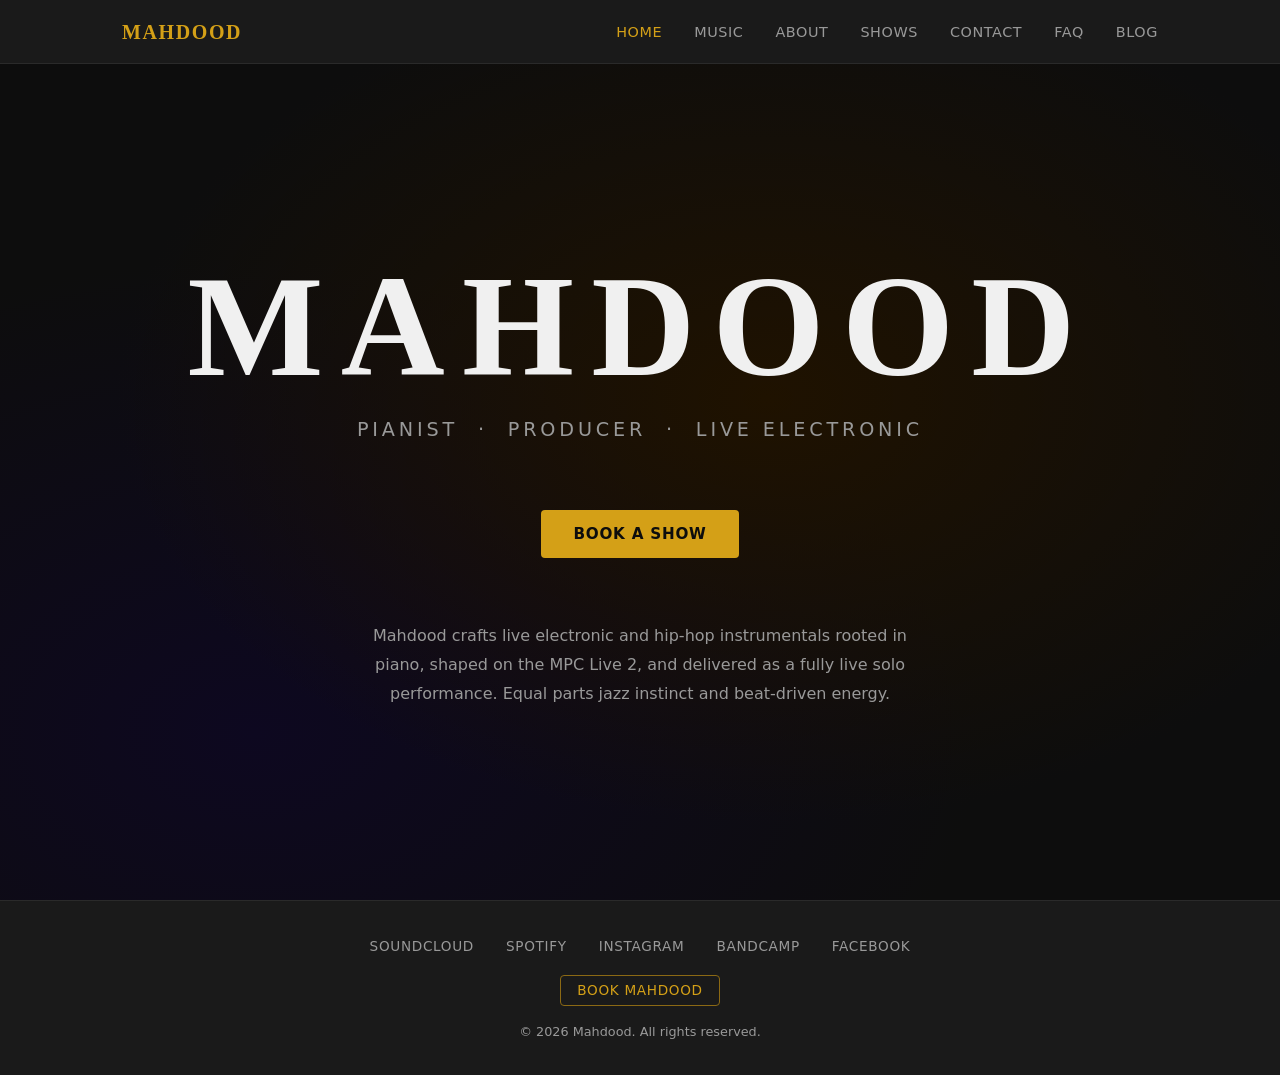
==== commit 827b188a: "feat: add real social links and Facebook to all page footers Replaced # placeholders with live URLs " ====
--- a/index.html
+++ b/index.html
@@ -48,10 +48,11 @@
     <footer class="site-footer">
       <div class="footer-inner">
         <ul class="footer-social">
-          <li><a href="#">SoundCloud</a></li>
-          <li><a href="#">Spotify</a></li>
-          <li><a href="#">Instagram</a></li>
-          <li><a href="#">Bandcamp</a></li>
+          <li><a href="https://soundcloud.com/mahdood" target="_blank" rel="noopener noreferrer">SoundCloud</a></li>
+          <li><a href="https://open.spotify.com/artist/2Wp3cy9uEl3Trui0p3qMfn" target="_blank" rel="noopener noreferrer">Spotify</a></li>
+          <li><a href="https://instagram.com/mahdoodmusic" target="_blank" rel="noopener noreferrer">Instagram</a></li>
+          <li><a href="https://mahdoodmusic.bandcamp.com/" target="_blank" rel="noopener noreferrer">Bandcamp</a></li>
+          <li><a href="https://facebook.com/mahdoodmusic" target="_blank" rel="noopener noreferrer">Facebook</a></li>
         </ul>
         <a href="contact.html" class="footer-book">Book Mahdood</a>
         <p class="footer-copy">&copy; 2026 Mahdood. All rights reserved.</p>
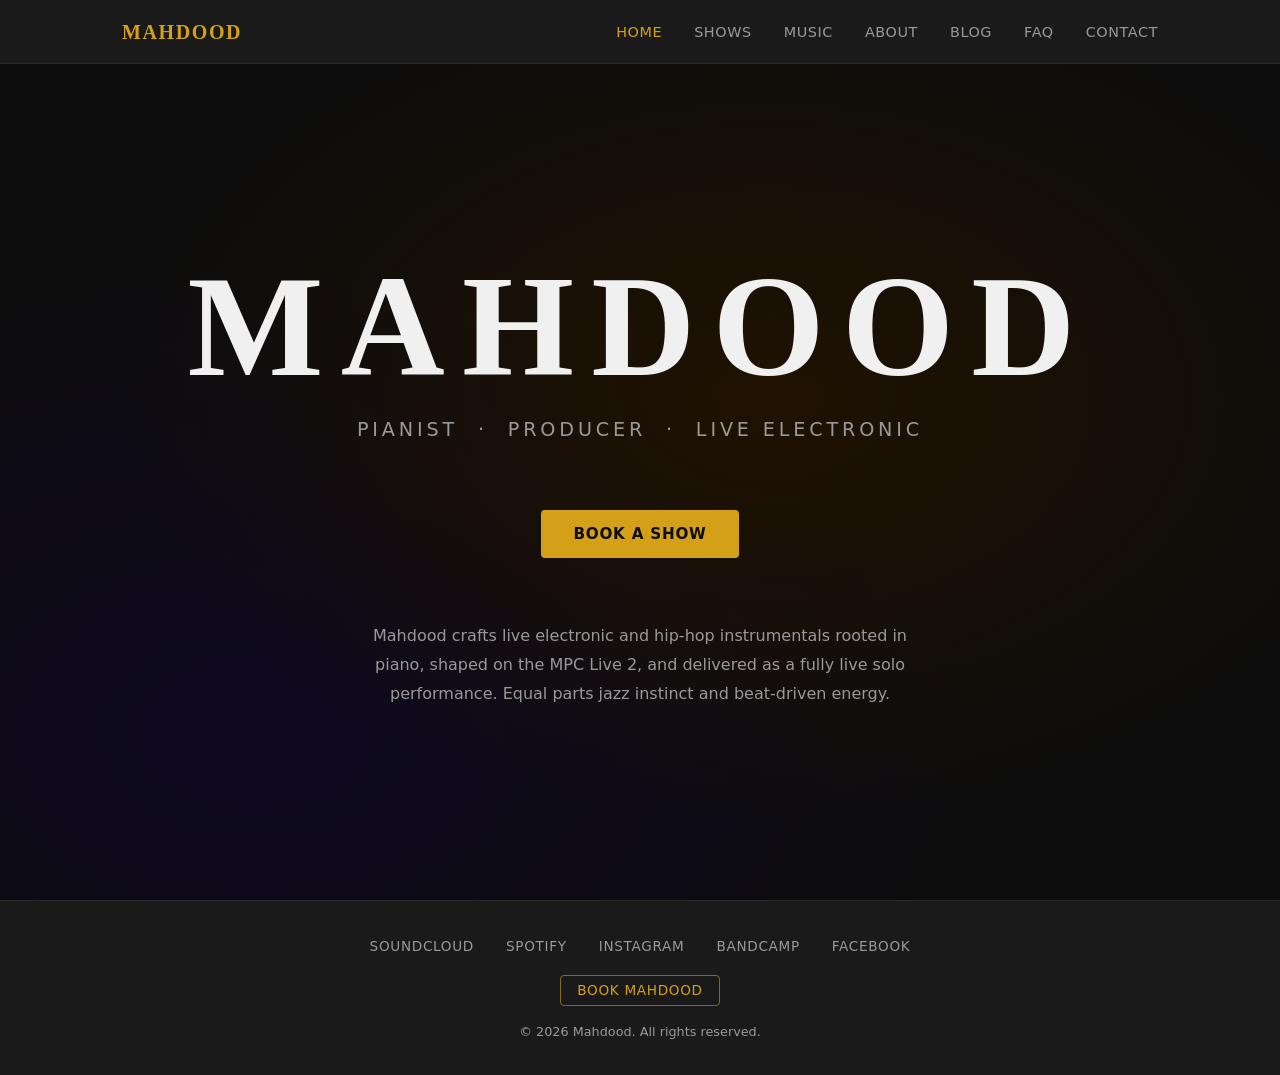
==== commit 08817fef: "refactor: reorder nav tabs and fix post.html active state New order: Home · Shows · Music · About · " ====
--- a/index.html
+++ b/index.html
@@ -18,12 +18,12 @@
         </button>
         <ul class="nav-links">
           <li><a href="index.html">Home</a></li>
+          <li><a href="shows.html">Shows</a></li>
           <li><a href="music.html">Music</a></li>
           <li><a href="about.html">About</a></li>
-          <li><a href="shows.html">Shows</a></li>
+          <li><a href="blog.html">Blog</a></li>
+          <li><a href="faq.html">FAQ</a></li>
           <li><a href="contact.html">Contact</a></li>
-          <li><a href="faq.html">FAQ</a></li>
-          <li><a href="blog.html">Blog</a></li>
         </ul>
       </div>
     </nav>
--- a/styles/main.css
+++ b/styles/main.css
@@ -393,6 +393,28 @@
   width: 100%;
 }
 
+/* Shorts / vertical video grid */
+.shorts-grid {
+  display: grid;
+  grid-template-columns: repeat(3, 1fr);
+  gap: var(--space-lg);
+  margin-top: var(--space-lg);
+  max-width: 900px;
+}
+
+.short-embed {
+  background: var(--color-surface);
+  border-radius: var(--radius);
+  overflow: hidden;
+  aspect-ratio: 9 / 16;
+}
+
+.short-embed iframe {
+  display: block;
+  width: 100%;
+  height: 100%;
+}
+
 .platform-links {
   margin-top: var(--space-lg);
   display: flex;
@@ -1053,6 +1075,11 @@
   .track-grid {
     grid-template-columns: 1fr;
   }
+
+  .shorts-grid {
+    grid-template-columns: 1fr;
+    max-width: 360px;
+  }
 }
 
 /* ── Tag filter bar ── */
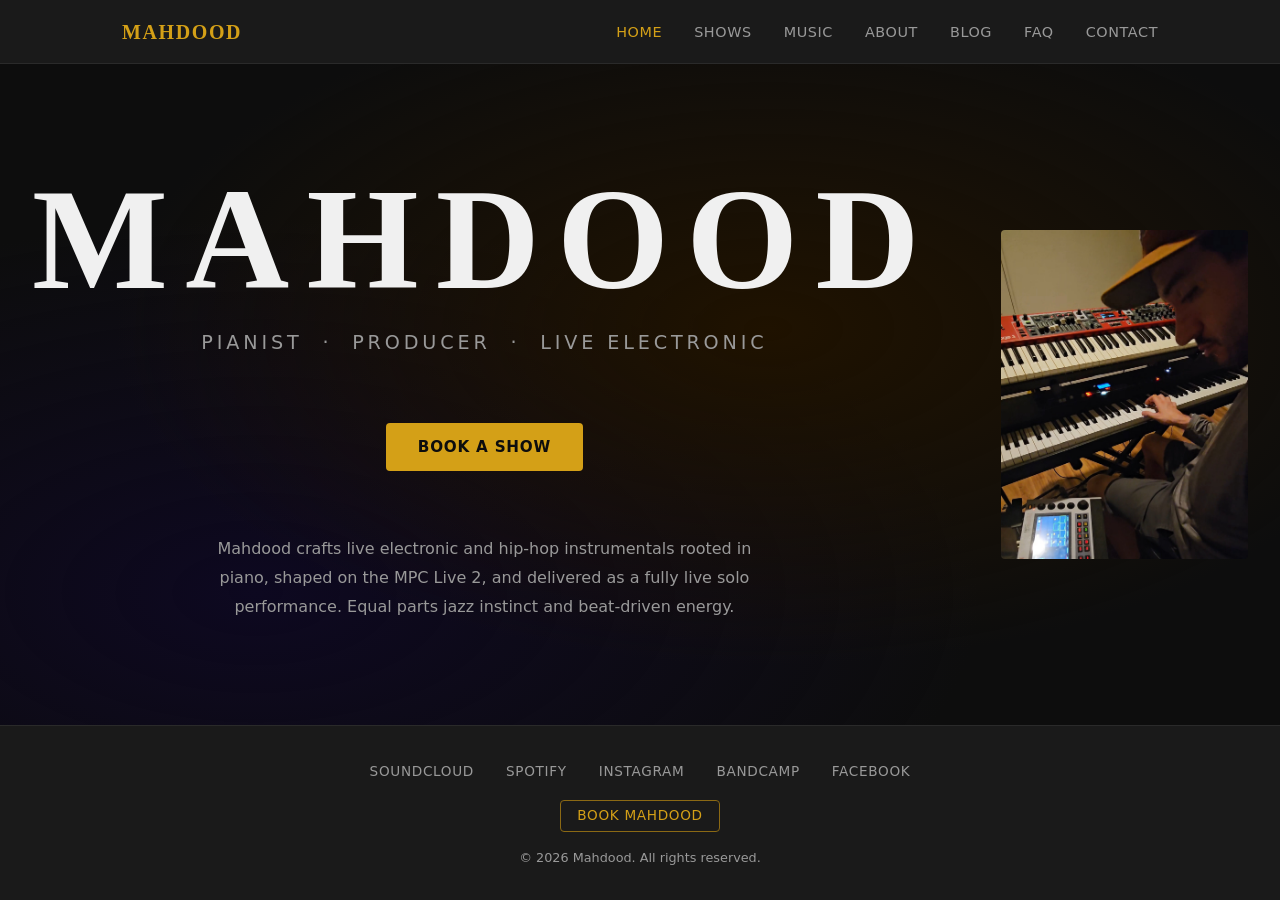
==== commit 24f17259: "feat: add artist photos and redesign home hero - Add images/mahdood-hero.jpg and mahdood-photo.jpg -" ====
--- a/index.html
+++ b/index.html
@@ -7,7 +7,7 @@
     <meta name="description" content="Mahdood is a pianist and producer making live electronic and hip-hop instrumentals. Book a solo show." />
     <link rel="stylesheet" href="styles/main.css" />
   </head>
-  <body>
+  <body class="page-home">
 
     <!-- Navigation -->
     <nav class="site-nav">
@@ -30,17 +30,29 @@
 
     <!-- Hero -->
     <main>
-      <section class="hero">
-        <h1 class="hero-name">MAHDOOD</h1>
-        <p class="hero-tagline">Pianist &nbsp;·&nbsp; Producer &nbsp;·&nbsp; Live Electronic</p>
-        <div class="hero-cta">
-          <a href="contact.html" class="btn btn-primary">Book a Show</a>
+      <section class="hero hero--split">
+
+        <div class="hero__content">
+          <h1 class="hero__name">MAHDOOD</h1>
+          <p class="hero__tagline">Pianist &nbsp;·&nbsp; Producer &nbsp;·&nbsp; Live Electronic</p>
+          <div class="hero__cta">
+            <a href="contact.html" class="btn btn-primary">Book a Show</a>
+          </div>
+          <p class="hero__body">
+            Mahdood crafts live electronic and hip-hop instrumentals rooted in piano,
+            shaped on the MPC Live 2, and delivered as a fully live solo performance.
+            Equal parts jazz instinct and beat-driven energy.
+          </p>
         </div>
-        <p class="hero-blurb">
-          Mahdood crafts live electronic and hip-hop instrumentals rooted in piano,
-          shaped on the MPC Live 2, and delivered as a fully live solo performance.
-          Equal parts jazz instinct and beat-driven energy.
-        </p>
+
+        <div class="hero__media">
+          <img
+            src="images/mahdood-hero.jpg"
+            alt="Mahdood — pianist and producer"
+            class="hero__photo"
+          />
+        </div>
+
       </section>
     </main>
 
--- a/styles/main.css
+++ b/styles/main.css
@@ -304,6 +304,28 @@
 }
 
 /* ── Hero (index.html) ── */
+/* Home page — nav + hero + footer all fit within 100vh, no scroll */
+.page-home {
+  height: 100vh;
+  display: flex;
+  flex-direction: column;
+  overflow: hidden;
+}
+
+.page-home main {
+  flex: 1;
+  min-height: 0;
+}
+
+.page-home .hero {
+  height: 100%;
+  min-height: 0;
+}
+
+.page-home .hero__photo {
+  max-height: 100%;
+}
+
 .hero {
   min-height: calc(100vh - var(--nav-height));
   display: flex;
@@ -473,17 +495,13 @@
   color: var(--color-accent-muted);
 }
 
-.photo-placeholder {
-  background: var(--color-surface);
-  border: 1px dashed #333;
-  border-radius: var(--radius);
-  height: 300px;
-  display: flex;
-  align-items: center;
-  justify-content: center;
-  color: var(--color-text-muted);
-  font-size: 0.85rem;
-  letter-spacing: 0.05em;
+.about-photo {
+  width: 100%;
+  height: 400px;
+  object-fit: cover;
+  object-position: center top;
+  border-radius: var(--radius);
+  display: block;
 }
 
 .live-section {
@@ -906,6 +924,7 @@
 
 .hero__body {
   max-width: 560px;
+  margin: 0 auto;
   color: var(--color-text-muted);
   font-size: 1rem;
   line-height: 1.8;
@@ -920,7 +939,7 @@
 /* Modifier: split — two-column layout (text left, visual right) */
 .hero--split {
   flex-direction: row;
-  text-align: left;
+  text-align: center;
   align-items: center;
   gap: var(--space-xl);
 }
@@ -937,7 +956,18 @@
 }
 
 .hero--split .hero__cta {
-  justify-content: flex-start;
+  justify-content: center;
+}
+
+.hero__photo {
+  width: 100%;
+  max-width: 480px;
+  max-height: calc(100vh - var(--nav-height) - var(--space-xl) * 2);
+  aspect-ratio: 3 / 4;
+  object-fit: cover;
+  object-position: center top;
+  border-radius: var(--radius);
+  display: block;
 }
 
 @media (max-width: 768px) {
@@ -1080,6 +1110,66 @@
     grid-template-columns: 1fr;
     max-width: 360px;
   }
+
+  /* Tighter horizontal gutters on small screens */
+  .container,
+  .nav-inner {
+    padding-left: var(--space-md);
+    padding-right: var(--space-md);
+  }
+
+  /* Reduce xl section padding to lg */
+  .music-section,
+  .shows-section,
+  .live-section,
+  .blog-listing,
+  .faq-content,
+  .post-page {
+    padding-top: var(--space-lg);
+    padding-bottom: var(--space-lg);
+  }
+
+  .about-grid,
+  .contact-grid {
+    padding-top: var(--space-lg);
+    padding-bottom: var(--space-lg);
+  }
+
+  /* Page hero (inner pages) */
+  .page-hero {
+    padding: var(--space-lg) var(--space-md);
+  }
+
+  /* Main hero: keep xl top/bottom but tighten sides */
+  .hero {
+    padding: var(--space-xl) var(--space-md);
+  }
+
+  .hero-tagline {
+    margin-bottom: var(--space-lg);
+  }
+
+  .hero-cta {
+    margin-bottom: var(--space-lg);
+  }
+
+  /* Shows CTA block */
+  .shows-cta {
+    padding: var(--space-lg);
+  }
+
+  /* Footer social: wrap and center so links never overflow */
+  .footer-social {
+    flex-wrap: wrap;
+    justify-content: center;
+    gap: var(--space-md);
+  }
+
+  /* Center single-column shorts grid */
+  .shorts-grid {
+    margin-left: auto;
+    margin-right: auto;
+  }
 }
 
 /* ── Tag filter bar ── */
